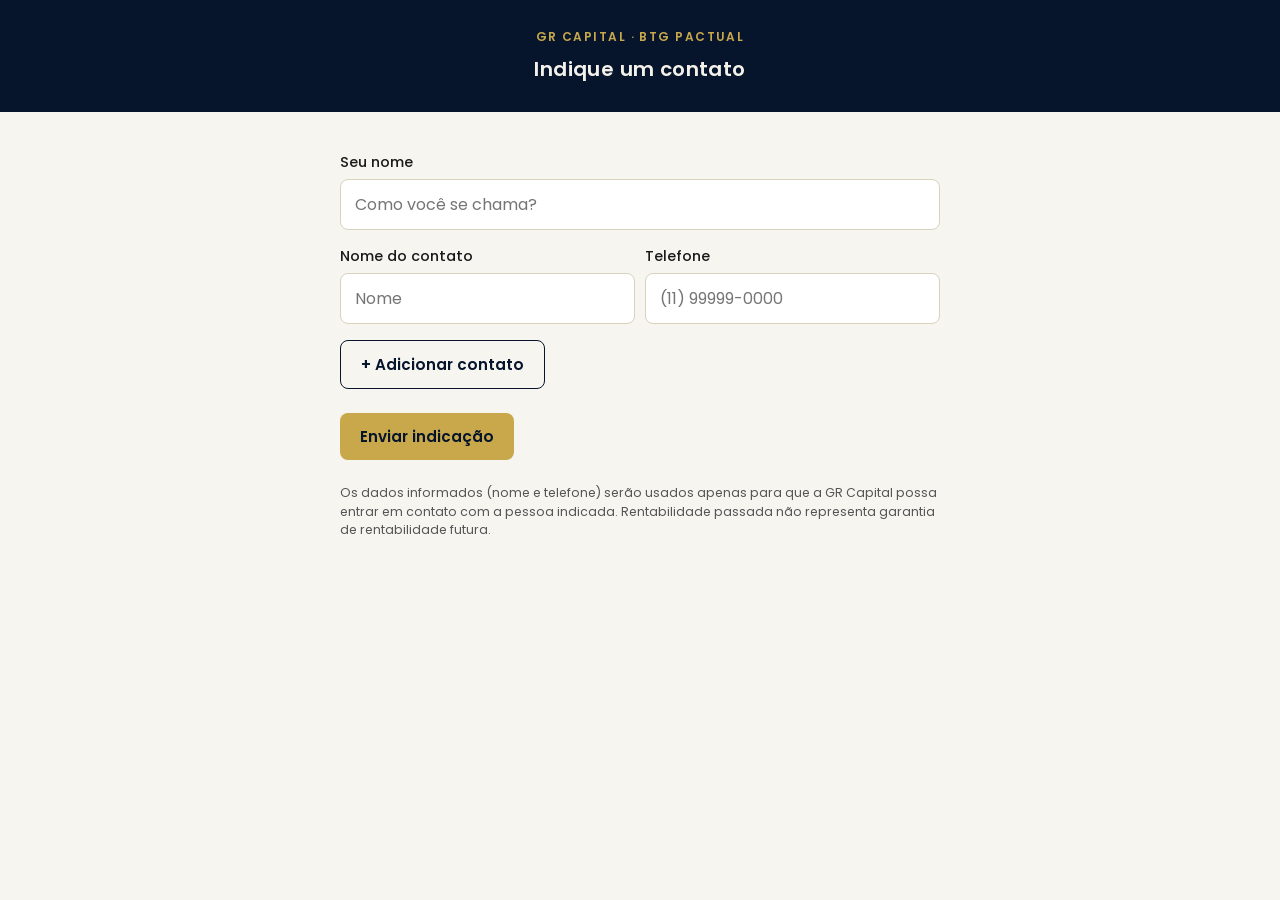
==== web/index.html @ dd0802e6 "feat: add public referral form Co-Authored-By: Claude Sonnet 5 <noreply@anthropic.com>" ====
<!doctype html>
<html lang="pt-BR">
<head>
  <meta charset="utf-8">
  <meta name="viewport" content="width=device-width, initial-scale=1">
  <title>Indicação de Contato | GR Capital</title>
  <link rel="stylesheet" href="../shared/styles.css">
</head>
<body>
  <header class="brand">
    <div class="eyebrow">GR Capital · BTG Pactual</div>
    <h1>Indique um contato</h1>
  </header>

  <main class="page">
    <form id="indicacao-form">
      <label for="indicador">Seu nome</label>
      <input type="text" id="indicador" name="indicador" autocomplete="name" placeholder="Como você se chama?">

      <div id="contatos"></div>

      <button type="button" id="add-contato" class="secondary" style="margin-top: 8px;">+ Adicionar contato</button>

      <div style="margin-top: 24px;">
        <button type="submit" id="submit-btn" class="primary">Enviar indicação</button>
      </div>

      <div id="feedback" role="status"></div>
    </form>

    <p class="disclaimer">
      Os dados informados (nome e telefone) serão usados apenas para que a GR Capital
      possa entrar em contato com a pessoa indicada. Rentabilidade passada não representa
      garantia de rentabilidade futura.
    </p>
  </main>

  <template id="contato-row-template">
    <div class="contato-row">
      <div>
        <label>Nome do contato</label>
        <input type="text" class="contato-nome" placeholder="Nome">
      </div>
      <div>
        <label>Telefone</label>
        <input type="tel" class="contato-telefone" placeholder="(11) 99999-0000">
      </div>
      <button type="button" class="link remove-contato" aria-label="Remover contato">Remover</button>
    </div>
  </template>

  <script src="../shared/logic.js"></script>
  <script src="config.js"></script>
  <script src="form.js"></script>
</body>
</html>
---- shared/styles.css ----
@import url('https://fonts.googleapis.com/css2?family=Poppins:wght@400;500;600;700&display=swap');

:root {
  --navy: #06152C;
  --gold: #C8A84B;
  --navy-light: #0e2447;
  --text-on-navy: #F4F1EA;
  --text-body: #1a1a1a;
  --border: #d9d2bd;
}

* {
  box-sizing: border-box;
}

body {
  margin: 0;
  font-family: 'Poppins', sans-serif;
  background: #F7F5F0;
  color: var(--text-body);
}

.page {
  max-width: 640px;
  margin: 0 auto;
  padding: 24px 20px 48px;
}

header.brand {
  background: var(--navy);
  color: var(--text-on-navy);
  padding: 28px 20px;
  text-align: center;
}

header.brand h1 {
  font-size: 1.25rem;
  font-weight: 600;
  margin: 8px 0 0;
  letter-spacing: 0.02em;
}

header.brand .eyebrow {
  color: var(--gold);
  font-size: 0.75rem;
  font-weight: 600;
  letter-spacing: 0.12em;
  text-transform: uppercase;
}

label {
  display: block;
  font-weight: 500;
  margin: 16px 0 6px;
  font-size: 0.9rem;
}

input[type="text"],
input[type="password"],
input[type="tel"] {
  width: 100%;
  padding: 12px 14px;
  border: 1px solid var(--border);
  border-radius: 8px;
  font-family: inherit;
  font-size: 1rem;
  background: #fff;
}

input:focus {
  outline: 2px solid var(--gold);
  outline-offset: 1px;
}

button {
  font-family: inherit;
  font-weight: 600;
  font-size: 0.95rem;
  border: none;
  border-radius: 8px;
  padding: 12px 20px;
  cursor: pointer;
}

button.primary {
  background: var(--gold);
  color: var(--navy);
}

button.primary:disabled {
  opacity: 0.6;
  cursor: not-allowed;
}

button.secondary {
  background: transparent;
  color: var(--navy);
  border: 1px solid var(--navy);
}

button.link {
  background: none;
  color: var(--navy-light);
  text-decoration: underline;
  padding: 4px 0;
}

.contato-row {
  display: flex;
  gap: 10px;
  align-items: flex-end;
  margin-bottom: 8px;
}

.contato-row > div {
  flex: 1;
}

.feedback {
  margin-top: 16px;
  padding: 12px 14px;
  border-radius: 8px;
  font-size: 0.9rem;
}

.feedback.error {
  background: #fbe6e6;
  color: #8a1f1f;
}

.feedback.success {
  background: #e8f3e6;
  color: #245c20;
}

.disclaimer {
  font-size: 0.78rem;
  color: #555;
  margin-top: 24px;
  line-height: 1.5;
}

.grupo {
  border: 1px solid var(--border);
  border-radius: 10px;
  padding: 16px;
  margin-bottom: 14px;
  background: #fff;
}

.grupo h3 {
  margin: 0 0 4px;
  color: var(--navy);
  font-size: 1rem;
}

.grupo .data {
  color: #777;
  font-size: 0.8rem;
  margin-bottom: 10px;
}

.contato-item {
  display: flex;
  justify-content: space-between;
  align-items: center;
  padding: 8px 0;
  border-top: 1px solid #eee;
}

.contato-item:first-of-type {
  border-top: none;
}

select.status {
  border: 1px solid var(--border);
  border-radius: 6px;
  padding: 6px 8px;
  font-family: inherit;
}

.empty-state {
  text-align: center;
  color: #777;
  padding: 40px 20px;
}

.toolbar {
  display: flex;
  justify-content: space-between;
  margin-bottom: 16px;
  gap: 10px;
}
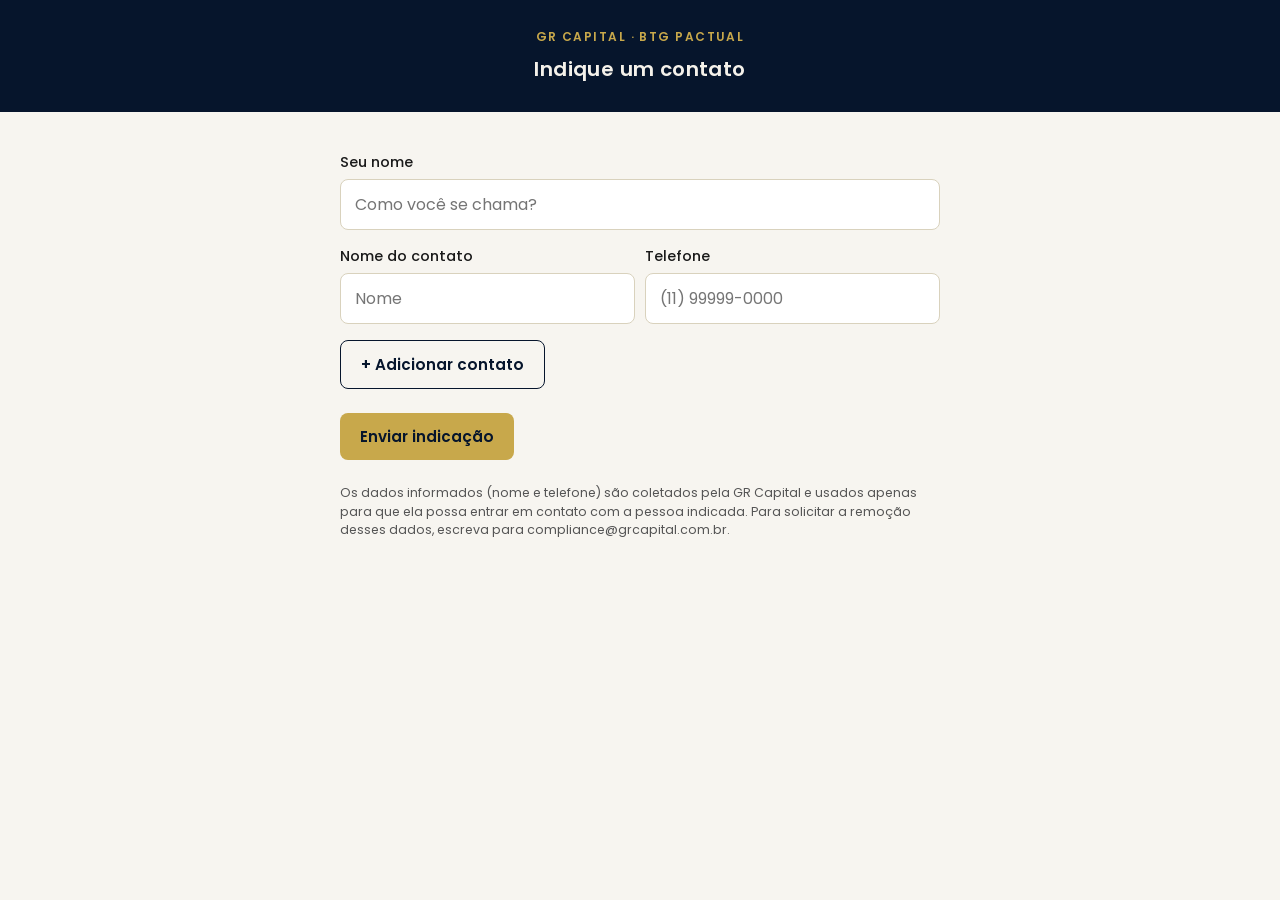
==== commit 30a8570d: "fix: address critical and important findings from final review - Store Sheet columns as plain text s" ====
--- a/web/index.html
+++ b/web/index.html
@@ -29,9 +29,9 @@
     </form>
 
     <p class="disclaimer">
-      Os dados informados (nome e telefone) serão usados apenas para que a GR Capital
-      possa entrar em contato com a pessoa indicada. Rentabilidade passada não representa
-      garantia de rentabilidade futura.
+      Os dados informados (nome e telefone) são coletados pela GR Capital e usados apenas
+      para que ela possa entrar em contato com a pessoa indicada. Para solicitar a remoção
+      desses dados, escreva para compliance@grcapital.com.br.
     </p>
   </main>
 
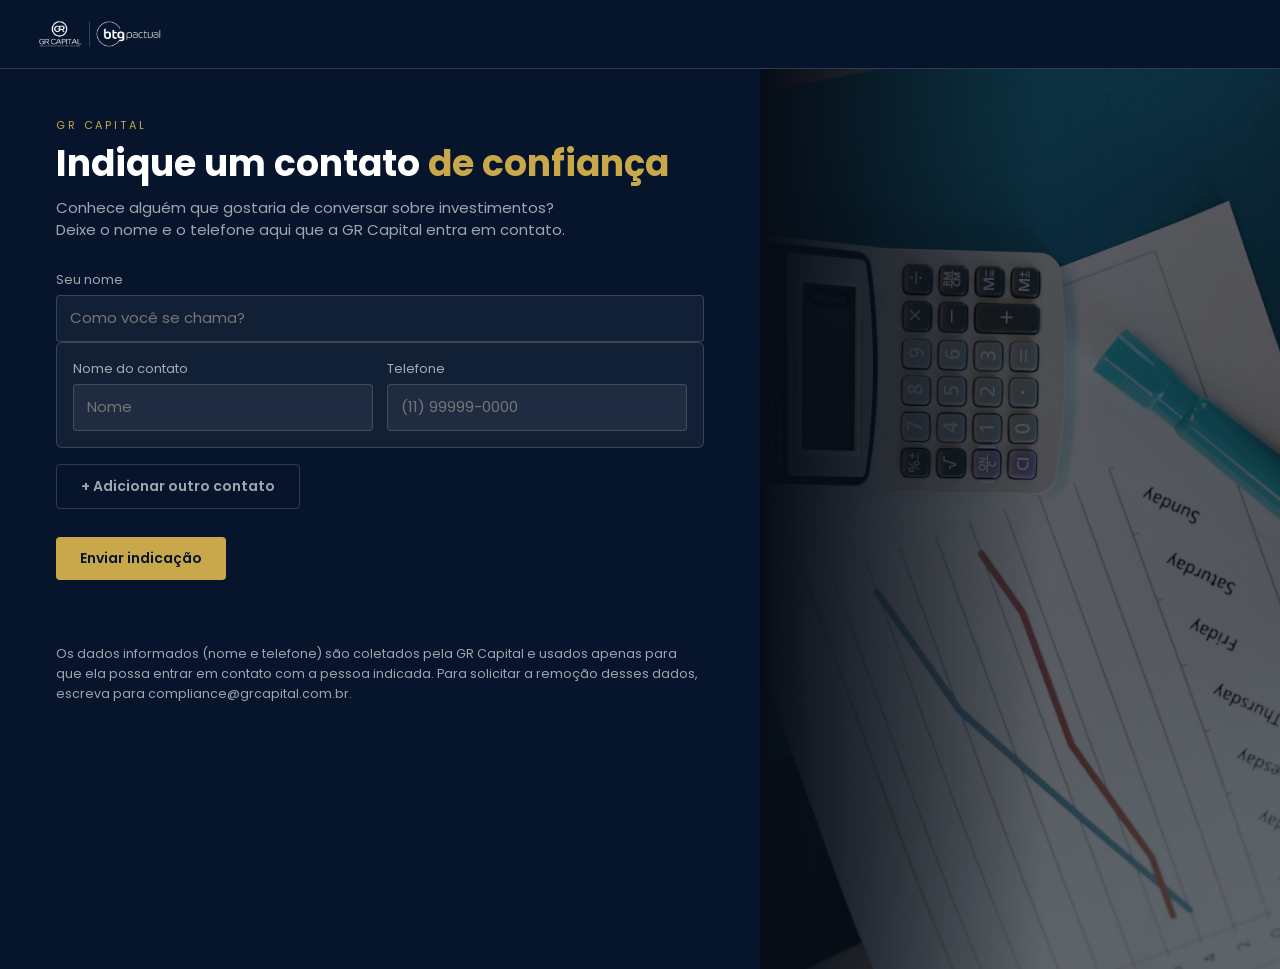
==== commit d9ebdc71: "redesign: align visual identity with the assessor planning tool Replace the light cream theme with t" ====
--- a/web/index.html
+++ b/web/index.html
@@ -4,46 +4,56 @@
   <meta charset="utf-8">
   <meta name="viewport" content="width=device-width, initial-scale=1">
   <title>Indicação de Contato | GR Capital</title>
+  <link rel="preconnect" href="https://fonts.googleapis.com">
   <link rel="stylesheet" href="../shared/styles.css">
+  <link rel="stylesheet" href="style.css">
 </head>
 <body>
-  <header class="brand">
-    <div class="eyebrow">GR Capital · BTG Pactual</div>
-    <h1>Indique um contato</h1>
+  <header class="top">
+    <img class="logo" src="../shared/assets/logo.png" alt="GR Capital">
   </header>
 
-  <main class="page">
-    <form id="indicacao-form">
-      <label for="indicador">Seu nome</label>
-      <input type="text" id="indicador" name="indicador" autocomplete="name" placeholder="Como você se chama?">
+  <div class="layout">
+    <main class="form-side">
+      <div class="kicker">GR Capital</div>
+      <h1>Indique um contato <span>de confiança</span></h1>
+      <p class="intro">Conhece alguém que gostaria de conversar sobre investimentos? Deixe o nome e o telefone aqui que a GR Capital entra em contato.</p>
 
-      <div id="contatos"></div>
+      <form id="indicacao-form">
+        <label for="indicador">Seu nome</label>
+        <input type="text" id="indicador" name="indicador" autocomplete="name" placeholder="Como você se chama?">
 
-      <button type="button" id="add-contato" class="secondary" style="margin-top: 8px;">+ Adicionar contato</button>
+        <div id="contatos"></div>
 
-      <div style="margin-top: 24px;">
-        <button type="submit" id="submit-btn" class="primary">Enviar indicação</button>
-      </div>
+        <button type="button" id="add-contato" class="secondary" style="margin-top: 4px;">+ Adicionar outro contato</button>
 
-      <div id="feedback" role="status"></div>
-    </form>
+        <div style="margin-top: 28px;">
+          <button type="submit" id="submit-btn" class="primary">Enviar indicação</button>
+        </div>
 
-    <p class="disclaimer">
-      Os dados informados (nome e telefone) são coletados pela GR Capital e usados apenas
-      para que ela possa entrar em contato com a pessoa indicada. Para solicitar a remoção
-      desses dados, escreva para compliance@grcapital.com.br.
-    </p>
-  </main>
+        <div id="feedback" class="feedback" role="status"></div>
+      </form>
+
+      <p class="disclaimer">
+        Os dados informados (nome e telefone) são coletados pela GR Capital e usados apenas
+        para que ela possa entrar em contato com a pessoa indicada. Para solicitar a remoção
+        desses dados, escreva para compliance@grcapital.com.br.
+      </p>
+    </main>
+    <aside class="img-side" aria-hidden="true"></aside>
+  </div>
 
   <template id="contato-row-template">
     <div class="contato-row">
-      <div>
-        <label>Nome do contato</label>
-        <input type="text" class="contato-nome" placeholder="Nome">
-      </div>
-      <div>
-        <label>Telefone</label>
-        <input type="tel" class="contato-telefone" placeholder="(11) 99999-0000">
+      <div class="fields">
+        <div>
+          <label>Nome do contato</label>
+          <input type="text" class="contato-nome" placeholder="Nome">
+        </div>
+        <div>
+          <label>Telefone</label>
+          <input type="tel" class="contato-telefone" placeholder="(11) 99999-0000">
+        </div>
       </div>
       <button type="button" class="link remove-contato" aria-label="Remover contato">Remover</button>
     </div>
--- a/shared/styles.css
+++ b/shared/styles.css
@@ -1,193 +1,70 @@
-@import url('https://fonts.googleapis.com/css2?family=Poppins:wght@400;500;600;700&display=swap');
+@import url('https://fonts.googleapis.com/css2?family=Poppins:wght@300;400;600;700&display=swap');
 
 :root {
   --navy: #06152C;
   --gold: #C8A84B;
-  --navy-light: #0e2447;
-  --text-on-navy: #F4F1EA;
-  --text-body: #1a1a1a;
-  --border: #d9d2bd;
+  --gold-light: #E2C97E;
+  --text: #fff;
+  --muted: rgba(255, 255, 255, .62);
+  --line: rgba(255, 255, 255, .16);
+  --field: rgba(255, 255, 255, .05);
+  --card: rgba(255, 255, 255, .04);
+  --error: #ff9b8f;
+  --success: #7fd99a;
 }
 
-* {
-  box-sizing: border-box;
-}
+*, *::before, *::after { margin: 0; padding: 0; box-sizing: border-box; }
 
-body {
-  margin: 0;
-  font-family: 'Poppins', sans-serif;
-  background: #F7F5F0;
-  color: var(--text-body);
-}
+html, body { background: var(--navy); color: var(--text); font-family: 'Poppins', system-ui, sans-serif; min-height: 100%; }
+body { font-size: 15px; line-height: 1.5; }
+[hidden] { display: none !important; }
 
-.page {
-  max-width: 640px;
-  margin: 0 auto;
-  padding: 24px 20px 48px;
-}
+.top { display: flex; align-items: center; justify-content: space-between; gap: 16px; padding: 14px 32px; border-bottom: 1px solid var(--line); flex-wrap: wrap; }
+.logo { height: 40px; width: auto; }
 
-header.brand {
-  background: var(--navy);
-  color: var(--text-on-navy);
-  padding: 28px 20px;
-  text-align: center;
-}
+.kicker { font-size: 11px; letter-spacing: .26em; text-transform: uppercase; color: var(--gold); margin-bottom: 8px; }
+h1 { font-size: clamp(26px, 3.4vw, 36px); font-weight: 700; line-height: 1.2; margin-bottom: 12px; }
+h1 span { color: var(--gold); }
+.intro { color: var(--muted); max-width: 520px; margin-bottom: 28px; }
 
-header.brand h1 {
-  font-size: 1.25rem;
-  font-weight: 600;
-  margin: 8px 0 0;
-  letter-spacing: 0.02em;
-}
-
-header.brand .eyebrow {
-  color: var(--gold);
-  font-size: 0.75rem;
-  font-weight: 600;
-  letter-spacing: 0.12em;
-  text-transform: uppercase;
-}
-
-label {
-  display: block;
-  font-weight: 500;
-  margin: 16px 0 6px;
-  font-size: 0.9rem;
-}
+label, .field-label { display: block; font-size: 13px; color: var(--muted); margin: 20px 0 6px; }
 
 input[type="text"],
 input[type="password"],
-input[type="tel"] {
-  width: 100%;
-  padding: 12px 14px;
-  border: 1px solid var(--border);
-  border-radius: 8px;
-  font-family: inherit;
-  font-size: 1rem;
-  background: #fff;
+input[type="tel"],
+select {
+  width: 100%; font: inherit; color: var(--text); background: var(--field);
+  border: 1px solid var(--line); border-radius: 4px; padding: 11px 13px;
 }
+select option { color: #111; }
+input:focus, select:focus { outline: 2px solid var(--gold); outline-offset: 1px; }
 
-input:focus {
-  outline: 2px solid var(--gold);
-  outline-offset: 1px;
-}
-
-button {
-  font-family: inherit;
-  font-weight: 600;
-  font-size: 0.95rem;
-  border: none;
-  border-radius: 8px;
-  padding: 12px 20px;
-  cursor: pointer;
-}
-
-button.primary {
-  background: var(--gold);
-  color: var(--navy);
-}
-
-button.primary:disabled {
-  opacity: 0.6;
-  cursor: not-allowed;
-}
-
-button.secondary {
-  background: transparent;
-  color: var(--navy);
-  border: 1px solid var(--navy);
-}
-
-button.link {
-  background: none;
-  color: var(--navy-light);
-  text-decoration: underline;
-  padding: 4px 0;
-}
+button { font: inherit; font-weight: 600; font-size: 14px; border: none; border-radius: 4px; padding: 11px 24px; cursor: pointer; }
+button.primary { background: var(--gold); color: var(--navy); }
+button.primary:hover { background: var(--gold-light); }
+button.primary:disabled { opacity: .55; cursor: wait; }
+button.secondary, button.ghost { background: none; color: var(--muted); border: 1px solid var(--line); }
+button.secondary:hover, button.ghost:hover { color: var(--text); border-color: var(--gold); }
+button.link { background: none; color: var(--muted); text-decoration: underline; padding: 6px 2px; font-weight: 400; }
+button.link:hover { color: var(--text); }
+button:focus-visible { outline: 2px solid var(--gold-light); outline-offset: 2px; }
 
 .contato-row {
-  display: flex;
-  gap: 10px;
-  align-items: flex-end;
-  margin-bottom: 8px;
+  background: var(--field); border: 1px solid var(--line); border-radius: 6px;
+  padding: 16px; margin-bottom: 12px; position: relative;
 }
+.contato-row label { margin-top: 0; }
+.contato-row .fields { display: flex; gap: 14px; flex-wrap: wrap; }
+.contato-row .fields > div { flex: 1 1 200px; min-width: 0; }
+.contato-row .remove-contato { margin-top: 12px; }
 
-.contato-row > div {
-  flex: 1;
+.feedback { margin-top: 20px; font-size: 14px; min-height: 1.2em; }
+.feedback.error { color: var(--error); }
+.feedback.success { color: var(--success); }
+
+.disclaimer { font-size: 12.5px; color: var(--muted); margin-top: 28px; line-height: 1.6; }
+
+@media (max-width: 767px) {
+  .top { padding: 12px 16px; }
+  .logo { height: 32px; }
 }
-
-.feedback {
-  margin-top: 16px;
-  padding: 12px 14px;
-  border-radius: 8px;
-  font-size: 0.9rem;
-}
-
-.feedback.error {
-  background: #fbe6e6;
-  color: #8a1f1f;
-}
-
-.feedback.success {
-  background: #e8f3e6;
-  color: #245c20;
-}
-
-.disclaimer {
-  font-size: 0.78rem;
-  color: #555;
-  margin-top: 24px;
-  line-height: 1.5;
-}
-
-.grupo {
-  border: 1px solid var(--border);
-  border-radius: 10px;
-  padding: 16px;
-  margin-bottom: 14px;
-  background: #fff;
-}
-
-.grupo h3 {
-  margin: 0 0 4px;
-  color: var(--navy);
-  font-size: 1rem;
-}
-
-.grupo .data {
-  color: #777;
-  font-size: 0.8rem;
-  margin-bottom: 10px;
-}
-
-.contato-item {
-  display: flex;
-  justify-content: space-between;
-  align-items: center;
-  padding: 8px 0;
-  border-top: 1px solid #eee;
-}
-
-.contato-item:first-of-type {
-  border-top: none;
-}
-
-select.status {
-  border: 1px solid var(--border);
-  border-radius: 6px;
-  padding: 6px 8px;
-  font-family: inherit;
-}
-
-.empty-state {
-  text-align: center;
-  color: #777;
-  padding: 40px 20px;
-}
-
-.toolbar {
-  display: flex;
-  justify-content: space-between;
-  margin-bottom: 16px;
-  gap: 10px;
-}
--- a/web/style.css
+++ b/web/style.css
@@ -0,0 +1,12 @@
+.layout { display: flex; min-height: calc(100vh - 70px); }
+.form-side { flex: 1.4; min-width: 0; padding: 48px 56px 64px; max-width: 760px; }
+.img-side {
+  flex: 1; position: sticky; top: 0; height: 100vh; align-self: flex-start;
+  background: linear-gradient(90deg, var(--navy) 0%, rgba(6, 21, 44, .35) 55%), url('../shared/assets/hero.jpg') center / cover;
+  filter: saturate(.75) brightness(.6);
+}
+
+@media (max-width: 860px) {
+  .img-side { display: none; }
+  .form-side { padding: 28px 18px 48px; max-width: none; }
+}
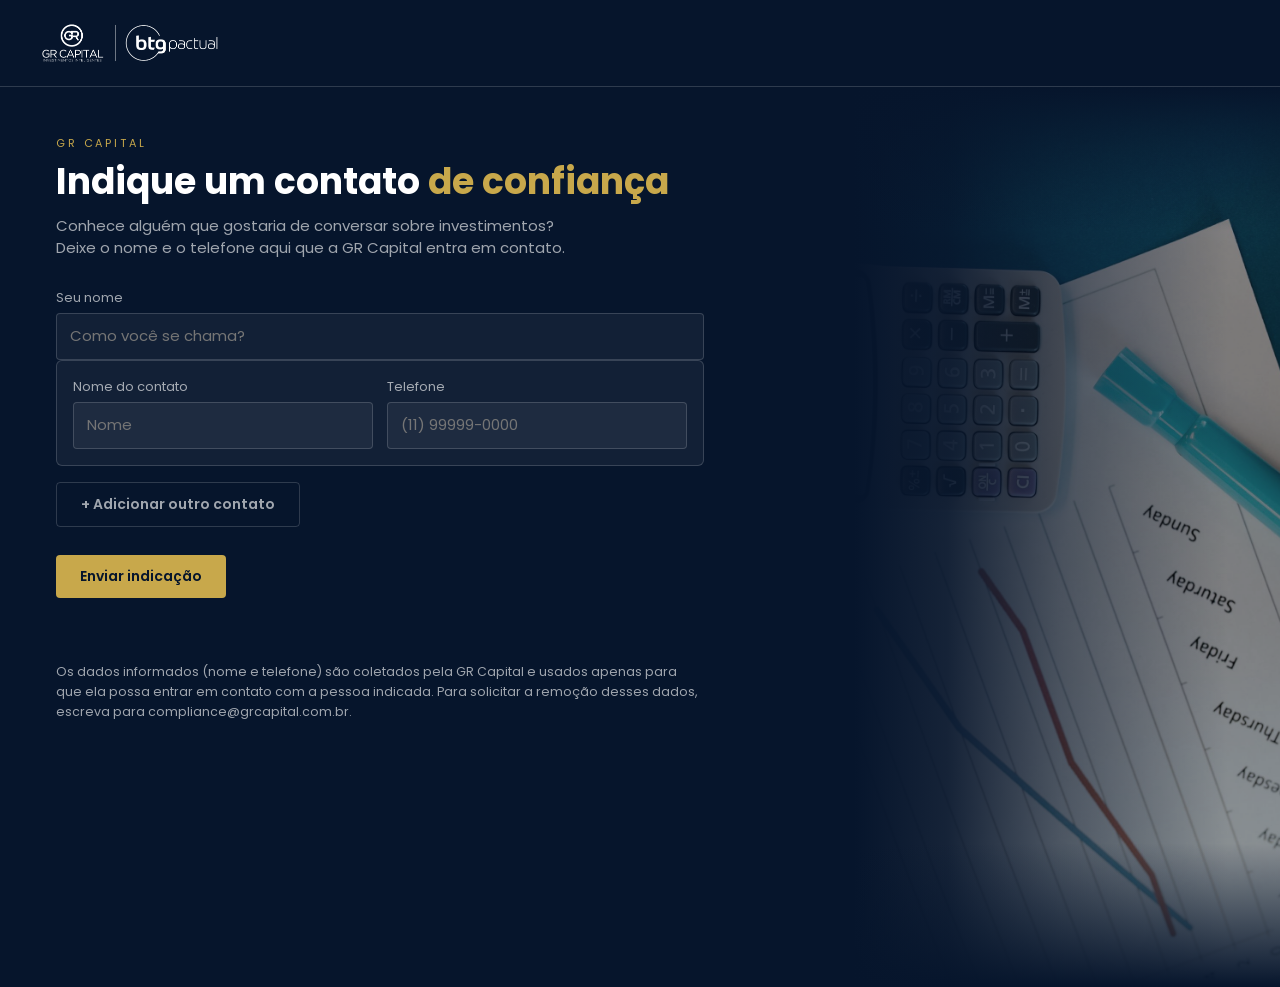
==== commit 4aa06b04: "style: use an <img> + layered gradient overlay for the hero fade Matches the technique already used " ====
--- a/web/index.html
+++ b/web/index.html
@@ -40,7 +40,11 @@
         desses dados, escreva para compliance@grcapital.com.br.
       </p>
     </main>
-    <aside class="img-side" aria-hidden="true"></aside>
+    <aside class="img-side" aria-hidden="true">
+      <img class="img-photo" src="../shared/assets/hero.jpg" alt="">
+      <div class="img-fade"></div>
+      <div class="img-fade-v"></div>
+    </aside>
   </div>
 
   <template id="contato-row-template">
--- a/shared/styles.css
+++ b/shared/styles.css
@@ -20,7 +20,7 @@
 [hidden] { display: none !important; }
 
 .top { display: flex; align-items: center; justify-content: space-between; gap: 16px; padding: 14px 32px; border-bottom: 1px solid var(--line); flex-wrap: wrap; }
-.logo { height: 40px; width: auto; }
+.logo { height: 58px; width: auto; }
 
 .kicker { font-size: 11px; letter-spacing: .26em; text-transform: uppercase; color: var(--gold); margin-bottom: 8px; }
 h1 { font-size: clamp(26px, 3.4vw, 36px); font-weight: 700; line-height: 1.2; margin-bottom: 12px; }
@@ -66,5 +66,5 @@
 
 @media (max-width: 767px) {
   .top { padding: 12px 16px; }
-  .logo { height: 32px; }
+  .logo { height: 44px; }
 }
--- a/web/style.css
+++ b/web/style.css
@@ -2,8 +2,20 @@
 .form-side { flex: 1.4; min-width: 0; padding: 48px 56px 64px; max-width: 760px; }
 .img-side {
   flex: 1; position: sticky; top: 0; height: 100vh; align-self: flex-start;
-  background: linear-gradient(90deg, var(--navy) 0%, rgba(6, 21, 44, .35) 55%), url('../shared/assets/hero.jpg') center / cover;
+  overflow: hidden;
+}
+.img-photo {
+  position: absolute; inset: 0; width: 100%; height: 100%;
+  object-fit: cover; display: block;
   filter: saturate(.75) brightness(.6);
+}
+.img-fade {
+  position: absolute; inset: 0; pointer-events: none;
+  background: linear-gradient(90deg, var(--navy) 0%, var(--navy) 18%, rgba(6, 21, 44, .88) 36%, rgba(6, 21, 44, .45) 58%, transparent 90%);
+}
+.img-fade-v {
+  position: absolute; inset: 0; pointer-events: none;
+  background: linear-gradient(to bottom, var(--navy) 0%, rgba(6, 21, 44, 0) 16%, rgba(6, 21, 44, 0) 84%, var(--navy) 100%);
 }
 
 @media (max-width: 860px) {
